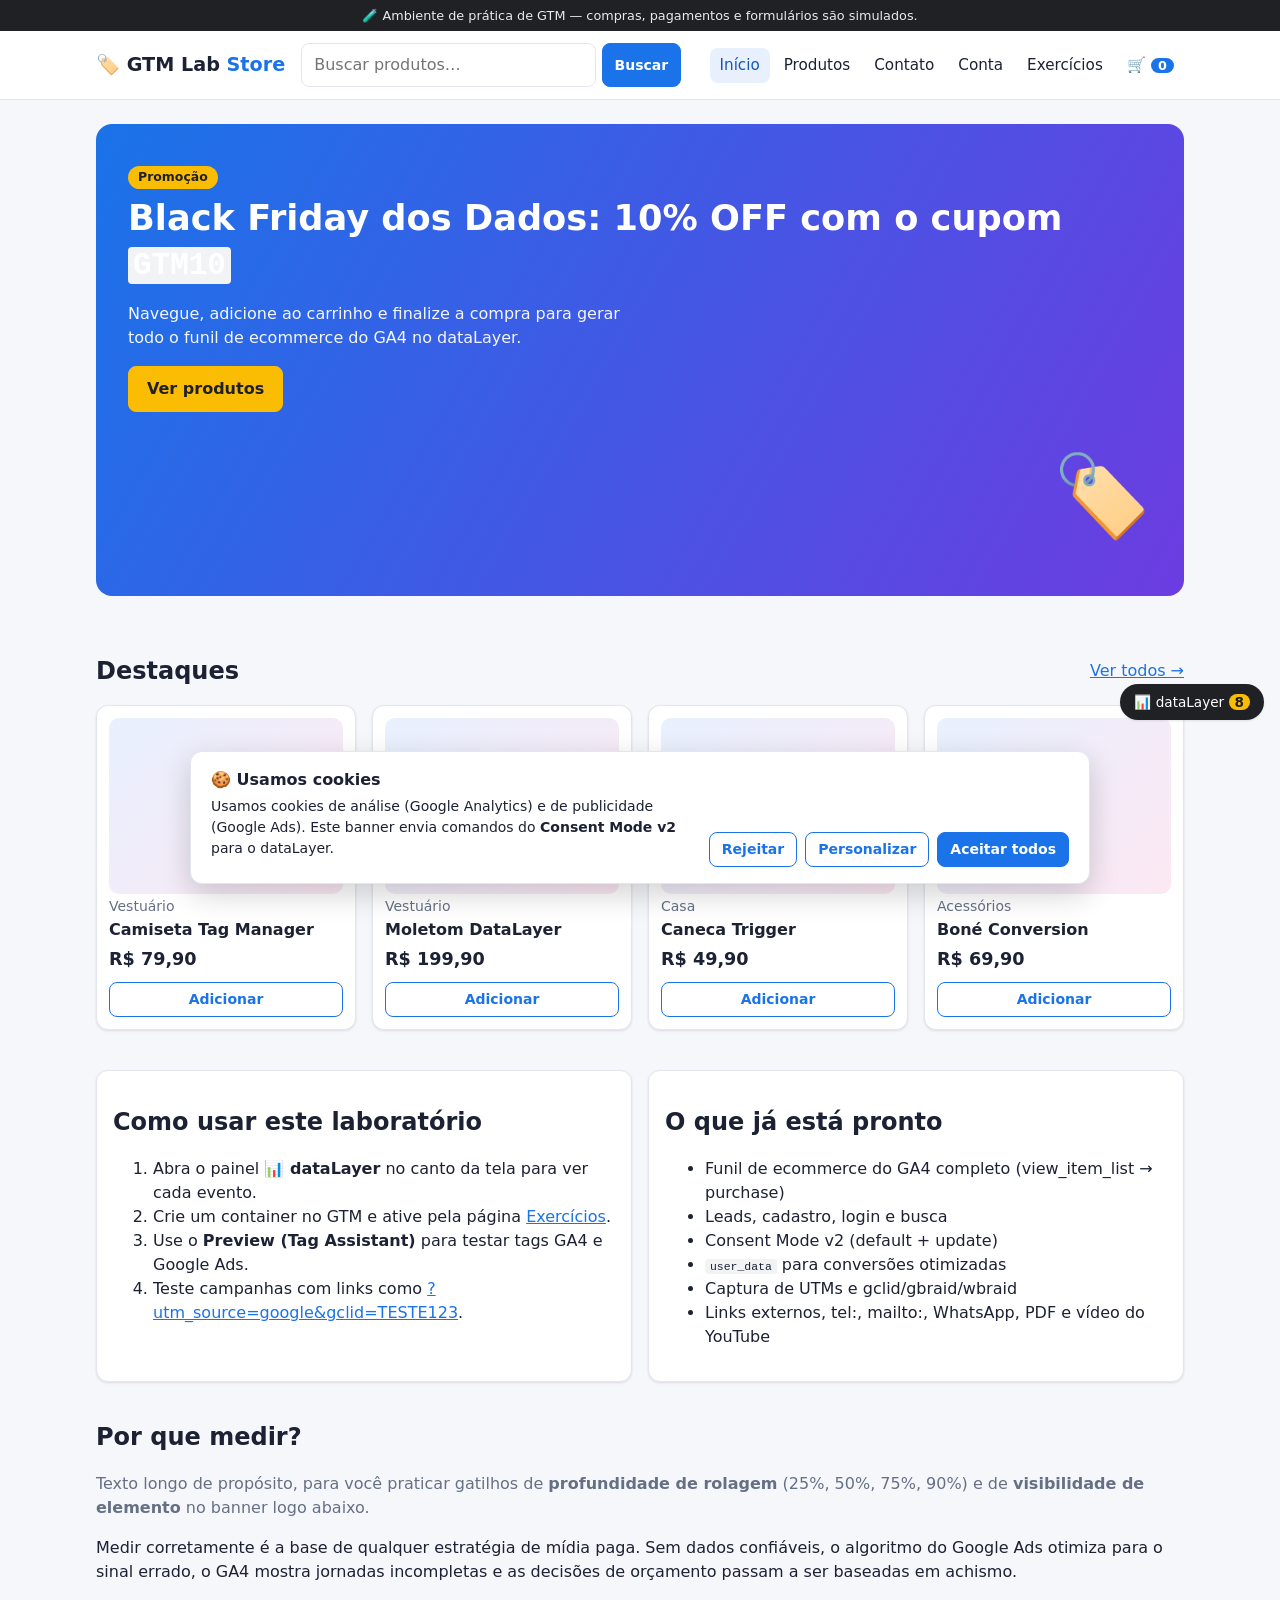
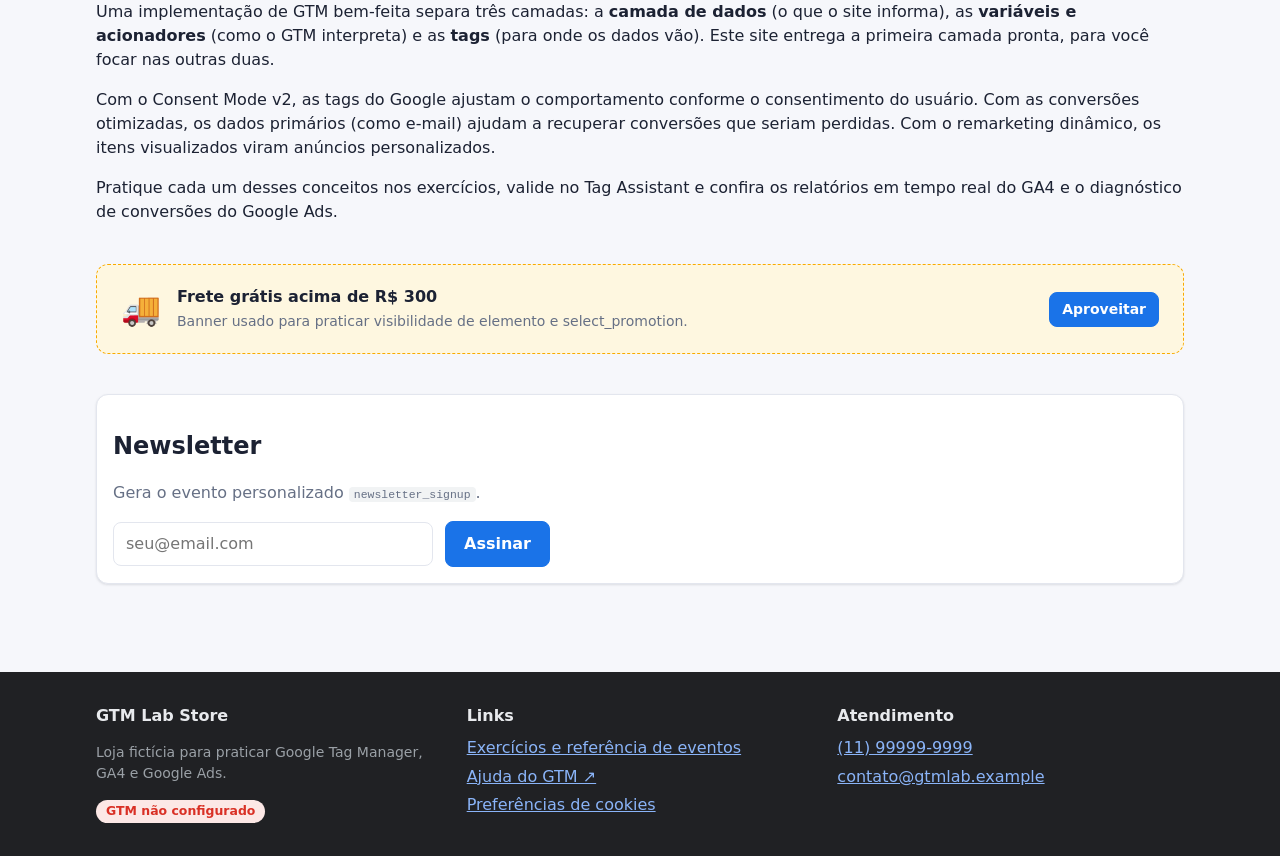
==== index.html @ 26dfab69 "feat: cria projeto modelo para praticar gtm" ====
<!doctype html>
<html lang="pt-BR">
<head>
  <meta charset="utf-8">
  <meta name="viewport" content="width=device-width, initial-scale=1">
  <title>GTM Lab Store | Loja para praticar Google Tag Manager</title>
  <meta name="description" content="Loja fictícia para praticar Google Tag Manager com GA4 e Google Ads.">
  <link rel="stylesheet" href="assets/css/style.css">
  <script>window.PAGE_TYPE = 'home';</script>
  <script src="assets/js/config.js"></script>
  <script src="assets/js/tracking-init.js"></script>
</head>
<body>
  <div id="site-header"></div>

  <main class="container">
    <section class="hero promo-banner" data-promotion-id="PROMO-HERO" data-promotion-name="Black Friday dos Dados" data-creative-name="hero_gradiente" data-creative-slot="home_hero">
      <div>
        <span class="badge btn-accent">Promoção</span>
        <h1>Black Friday dos Dados: 10% OFF com o cupom <code>GTM10</code></h1>
        <p>Navegue, adicione ao carrinho e finalize a compra para gerar todo o funil de ecommerce do GA4 no dataLayer.</p>
        <a href="produtos.html" class="btn btn-accent promo-cta" data-gtm="hero-cta">Ver produtos</a>
      </div>
      <div class="hero-emoji" aria-hidden="true">🏷️</div>
    </section>

    <section class="section">
      <div class="row"><h2>Destaques</h2><span class="spacer"></span><a href="produtos.html" data-gtm="ver-todos">Ver todos →</a></div>
      <div class="grid products" id="featured"></div>
    </section>

    <section class="section grid grid-2">
      <div class="card">
        <h2>Como usar este laboratório</h2>
        <ol>
          <li>Abra o painel <b>📊 dataLayer</b> no canto da tela para ver cada evento.</li>
          <li>Crie um container no GTM e ative pela página <a href="exercicios.html">Exercícios</a>.</li>
          <li>Use o <b>Preview (Tag Assistant)</b> para testar tags GA4 e Google Ads.</li>
          <li>Teste campanhas com links como <a href="index.html?utm_source=google&utm_medium=cpc&utm_campaign=teste&gclid=TESTE123">?utm_source=google&amp;gclid=TESTE123</a>.</li>
        </ol>
      </div>
      <div class="card">
        <h2>O que já está pronto</h2>
        <ul>
          <li>Funil de ecommerce do GA4 completo (view_item_list → purchase)</li>
          <li>Leads, cadastro, login e busca</li>
          <li>Consent Mode v2 (default + update)</li>
          <li><code>user_data</code> para conversões otimizadas</li>
          <li>Captura de UTMs e gclid/gbraid/wbraid</li>
          <li>Links externos, tel:, mailto:, WhatsApp, PDF e vídeo do YouTube</li>
        </ul>
      </div>
    </section>

    <section class="section">
      <h2>Por que medir?</h2>
      <p class="muted">Texto longo de propósito, para você praticar gatilhos de <b>profundidade de rolagem</b> (25%, 50%, 75%, 90%) e de <b>visibilidade de elemento</b> no banner logo abaixo.</p>
      <p>Medir corretamente é a base de qualquer estratégia de mídia paga. Sem dados confiáveis, o algoritmo do Google Ads otimiza para o sinal errado, o GA4 mostra jornadas incompletas e as decisões de orçamento passam a ser baseadas em achismo.</p>
      <p>Uma implementação de GTM bem-feita separa três camadas: a <b>camada de dados</b> (o que o site informa), as <b>variáveis e acionadores</b> (como o GTM interpreta) e as <b>tags</b> (para onde os dados vão). Este site entrega a primeira camada pronta, para você focar nas outras duas.</p>
      <p>Com o Consent Mode v2, as tags do Google ajustam o comportamento conforme o consentimento do usuário. Com as conversões otimizadas, os dados primários (como e-mail) ajudam a recuperar conversões que seriam perdidas. Com o remarketing dinâmico, os itens visualizados viram anúncios personalizados.</p>
      <p>Pratique cada um desses conceitos nos exercícios, valide no Tag Assistant e confira os relatórios em tempo real do GA4 e o diagnóstico de conversões do Google Ads.</p>
    </section>

    <section class="section promo promo-banner" id="promo-rodape" data-promotion-id="PROMO-FRETE" data-promotion-name="Frete grátis acima de R$ 300" data-creative-name="faixa_amarela" data-creative-slot="home_rodape">
      <span style="font-size:2rem" aria-hidden="true">🚚</span>
      <div><strong>Frete grátis acima de R$ 300</strong><br><span class="small muted">Banner usado para praticar visibilidade de elemento e select_promotion.</span></div>
      <span class="spacer"></span>
      <a href="produtos.html" class="btn btn-sm promo-cta" data-gtm="promo-frete-cta">Aproveitar</a>
    </section>

    <section class="section card" id="newsletter">
      <h2>Newsletter</h2>
      <p class="muted">Gera o evento personalizado <code>newsletter_signup</code>.</p>
      <form class="row" id="newsletter-form">
        <input type="email" name="email" placeholder="seu@email.com" required style="max-width:320px">
        <button class="btn" type="submit" data-gtm="newsletter-submit">Assinar</button>
      </form>
    </section>
  </main>

  <div id="site-footer"></div>
  <script src="assets/js/products.js"></script>
  <script src="assets/js/app.js"></script>
  <script src="assets/js/pages/home.js"></script>
</body>
</html>
---- assets/css/style.css ----
:root {
  --bg: #f6f7fb;
  --surface: #ffffff;
  --text: #1c2233;
  --muted: #667085;
  --border: #e3e6ee;
  --primary: #1a73e8;
  --primary-dark: #1557b0;
  --accent: #fbbc04;
  --ok: #188038;
  --danger: #d93025;
  --radius: 12px;
  --shadow: 0 1px 3px rgba(16, 24, 40, .08), 0 1px 2px rgba(16, 24, 40, .04);
}

* { box-sizing: border-box; }
html { scroll-behavior: smooth; }
body {
  margin: 0;
  font-family: system-ui, -apple-system, "Segoe UI", Roboto, sans-serif;
  background: var(--bg);
  color: var(--text);
  line-height: 1.5;
}
a { color: var(--primary); }
h1, h2, h3 { line-height: 1.25; }
h1 { font-size: clamp(1.6rem, 3vw, 2.2rem); margin: .2em 0 .4em; }
img, iframe { max-width: 100%; }
.container { width: 100%; max-width: 1120px; margin: 0 auto; padding: 0 16px; }
main.container { padding-top: 24px; padding-bottom: 48px; min-height: 60vh; }
.muted { color: var(--muted); }
.small { font-size: .875rem; }
.plain { list-style: none; padding: 0; margin: .5em 0; }
.plain li { margin: .3em 0; }
.grid { display: grid; gap: 16px; }
.grid-2 { grid-template-columns: repeat(auto-fit, minmax(300px, 1fr)); }
.products { grid-template-columns: repeat(auto-fill, minmax(220px, 1fr)); }
.section { margin: 40px 0; }
.row { display: flex; gap: 12px; align-items: center; flex-wrap: wrap; }
.spacer { flex: 1; }

/* Header */
.topbar { background: #202124; color: #e8eaed; font-size: .8rem; text-align: center; padding: 6px 16px; }
.site-header { background: var(--surface); border-bottom: 1px solid var(--border); position: sticky; top: 0; z-index: 20; }
.header-inner { display: flex; align-items: center; gap: 16px; padding-top: 12px; padding-bottom: 12px; flex-wrap: wrap; }
.logo { font-weight: 800; font-size: 1.2rem; text-decoration: none; color: var(--text); white-space: nowrap; }
.logo span { color: var(--primary); }
.search { display: flex; gap: 6px; flex: 1; min-width: 200px; max-width: 380px; }
.search input { flex: 1; }
.nav { display: flex; gap: 4px; flex-wrap: wrap; margin-left: auto; }
.nav a { text-decoration: none; color: var(--text); padding: 6px 10px; border-radius: 8px; font-size: .95rem; }
.nav a:hover, .nav a.active { background: #e8f0fe; color: var(--primary-dark); }
.cart-link { font-weight: 600; }
#cart-count { background: var(--primary); color: #fff; border-radius: 99px; padding: 0 7px; font-size: .8rem; }

/* Footer */
.site-footer { background: #202124; color: #e8eaed; padding: 32px 0; }
.site-footer a { color: #8ab4f8; }
.site-footer .muted { color: #9aa0a6; }
.footer-inner { display: grid; gap: 24px; grid-template-columns: repeat(auto-fit, minmax(220px, 1fr)); }

/* Componentes */
.card { background: var(--surface); border: 1px solid var(--border); border-radius: var(--radius); box-shadow: var(--shadow); padding: 16px; }
.btn {
  display: inline-flex; align-items: center; justify-content: center; gap: 6px;
  background: var(--primary); color: #fff; border: 1px solid var(--primary);
  border-radius: 8px; padding: 10px 18px; font: inherit; font-weight: 600;
  cursor: pointer; text-decoration: none;
}
.btn:hover { background: var(--primary-dark); border-color: var(--primary-dark); }
.btn-sm { padding: 6px 12px; font-size: .875rem; }
.btn-outline { background: transparent; color: var(--primary); }
.btn-outline:hover { background: #e8f0fe; color: var(--primary-dark); }
.btn-accent { background: var(--accent); border-color: var(--accent); color: #202124; }
.btn-accent:hover { background: #f9ab00; border-color: #f9ab00; }
.btn-danger { background: transparent; color: var(--danger); border-color: transparent; }
.btn-danger:hover { background: #fce8e6; border-color: transparent; }
.btn[disabled] { opacity: .5; cursor: not-allowed; }
.badge { display: inline-block; padding: 2px 10px; border-radius: 99px; font-size: .78rem; font-weight: 600; }
.badge-ok { background: #e6f4ea; color: var(--ok); }
.badge-off { background: #fce8e6; color: var(--danger); }
.badge-info { background: #e8f0fe; color: var(--primary-dark); }

input, select, textarea {
  font: inherit; padding: 9px 12px; border: 1px solid var(--border); border-radius: 8px;
  background: #fff; color: var(--text); width: 100%;
}
input[type=checkbox], input[type=radio] { width: auto; }
input:focus, select:focus, textarea:focus { outline: 2px solid #aecbfa; border-color: var(--primary); }
label { display: block; font-weight: 500; font-size: .92rem; }
.form { display: grid; gap: 14px; }
.form-row { display: grid; gap: 12px; grid-template-columns: repeat(auto-fit, minmax(180px, 1fr)); }
.form label > input, .form label > select, .form label > textarea { margin-top: 4px; }
.choice { display: flex; gap: 10px; align-items: center; padding: 10px 12px; border: 1px solid var(--border); border-radius: 8px; cursor: pointer; font-weight: 400; }
.choice:has(input:checked) { border-color: var(--primary); background: #e8f0fe; }
.alert { padding: 12px 16px; border-radius: 8px; background: #e6f4ea; color: #0d652d; border: 1px solid #ceead6; }
.alert-info { background: #e8f0fe; color: var(--primary-dark); border-color: #d2e3fc; }
.alert-warn { background: #fef7e0; color: #7a5800; border-color: #feefc3; }

/* Hero / promo */
.hero {
  border-radius: 16px; padding: 40px 32px; color: #fff; display: flex; gap: 24px; align-items: center; flex-wrap: wrap;
  background: linear-gradient(120deg, #1a73e8, #6c3ce1);
}
.hero h1 { color: #fff; }
.hero p { max-width: 520px; opacity: .95; }
.hero-emoji { font-size: 5rem; margin-left: auto; }
.promo {
  display: flex; align-items: center; gap: 16px; padding: 20px 24px; border-radius: var(--radius);
  background: #fef7e0; border: 1px dashed #f9ab00; flex-wrap: wrap;
}

/* Produtos */
.product-card { display: flex; flex-direction: column; gap: 10px; padding: 12px; }
.card-link { text-decoration: none; color: inherit; }
.product-thumb {
  aspect-ratio: 4/3; border-radius: 10px; display: grid; place-items: center; font-size: 4rem;
  background: linear-gradient(135deg, #e8f0fe, #fce8f3);
}
.product-info h3 { margin: 2px 0 6px; font-size: 1rem; }
.price { color: var(--text); font-size: 1.1rem; }
.product-detail { display: grid; gap: 32px; grid-template-columns: repeat(auto-fit, minmax(300px, 1fr)); align-items: start; }
.product-detail .product-thumb { font-size: 9rem; }
.qty { display: inline-flex; align-items: center; border: 1px solid var(--border); border-radius: 8px; overflow: hidden; }
.qty button { border: 0; background: #f1f3f4; padding: 6px 12px; cursor: pointer; font: inherit; }
.qty input { width: 52px; border: 0; text-align: center; border-radius: 0; padding: 6px; }
.chips { display: flex; gap: 8px; flex-wrap: wrap; }
.chip { border: 1px solid var(--border); background: #fff; border-radius: 99px; padding: 6px 14px; cursor: pointer; font: inherit; font-size: .9rem; }
.chip.active { background: var(--primary); color: #fff; border-color: var(--primary); }

/* Carrinho / checkout */
.cart-line { display: grid; grid-template-columns: 64px 1fr auto auto; gap: 12px; align-items: center; padding: 12px 0; border-bottom: 1px solid var(--border); }
.cart-line .product-thumb { font-size: 2rem; aspect-ratio: 1; }
.summary { position: sticky; top: 90px; }
.summary-row { display: flex; justify-content: space-between; margin: 6px 0; }
.summary-total { font-size: 1.2rem; font-weight: 700; border-top: 1px solid var(--border); padding-top: 10px; margin-top: 10px; }
.layout-cart { display: grid; gap: 24px; grid-template-columns: minmax(0, 2fr) minmax(260px, 1fr); align-items: start; }
.steps { display: flex; gap: 8px; margin-bottom: 16px; flex-wrap: wrap; }
.step { padding: 4px 12px; border-radius: 99px; background: #f1f3f4; font-size: .85rem; color: var(--muted); }
.step.active { background: var(--primary); color: #fff; }
.step.done { background: #e6f4ea; color: var(--ok); }

/* FAQ / tabelas */
details.faq { background: var(--surface); border: 1px solid var(--border); border-radius: 8px; padding: 12px 16px; margin: 8px 0; }
details.faq summary { cursor: pointer; font-weight: 600; }
.table-wrap { overflow-x: auto; }
table { width: 100%; border-collapse: collapse; font-size: .9rem; background: var(--surface); }
th, td { text-align: left; padding: 8px 10px; border-bottom: 1px solid var(--border); vertical-align: top; }
th { background: #f1f3f4; }
code { background: #f1f3f4; padding: 1px 5px; border-radius: 4px; font-size: .88em; }
pre { white-space: pre-wrap; word-break: break-word; }

/* Exercícios */
.exercise { display: flex; gap: 12px; align-items: flex-start; padding: 12px 0; border-bottom: 1px solid var(--border); }
.exercise input { margin-top: 5px; }
.exercise.done h4 { text-decoration: line-through; color: var(--muted); }
.exercise h4 { margin: 0 0 4px; }
.exercise p { margin: 0; }
.progress { height: 8px; background: #e3e6ee; border-radius: 99px; overflow: hidden; }
.progress > div { height: 100%; background: var(--ok); transition: width .3s; }

/* Toast */
.toast {
  position: fixed; left: 50%; bottom: 24px; transform: translate(-50%, 20px); opacity: 0;
  background: #202124; color: #fff; padding: 10px 18px; border-radius: 8px; z-index: 60;
  transition: all .25s; max-width: calc(100% - 32px);
}
.toast.show { opacity: 1; transform: translate(-50%, 0); }

/* Consentimento */
.consent-banner { position: fixed; left: 16px; right: 16px; bottom: 16px; z-index: 50; }
.consent-inner {
  max-width: 900px; margin: 0 auto; background: var(--surface); border: 1px solid var(--border);
  border-radius: var(--radius); box-shadow: 0 10px 30px rgba(0, 0, 0, .18); padding: 16px 20px;
  display: flex; gap: 16px; align-items: flex-end; flex-wrap: wrap;
}
.consent-inner > div:first-child { flex: 1; min-width: 240px; }
.consent-inner p { margin: 4px 0 8px; }
.consent-details label { font-weight: 400; font-size: .9rem; margin: 4px 0; }
.consent-actions { display: flex; gap: 8px; flex-wrap: wrap; }

/* Painel dataLayer */
.dl-debug { position: fixed; right: 16px; bottom: 16px; z-index: 40; display: flex; flex-direction: column; align-items: flex-end; gap: 8px; }
.dl-toggle { background: #202124; color: #fff; border: 0; border-radius: 99px; padding: 8px 14px; cursor: pointer; font: inherit; font-size: .85rem; box-shadow: var(--shadow); }
.dl-count { background: var(--accent); color: #202124; border-radius: 99px; padding: 0 6px; font-weight: 700; }
.dl-panel { display: none; width: min(420px, calc(100vw - 32px)); max-height: 60vh; overflow: auto; background: #1e1e1e; color: #d4d4d4; border-radius: 10px; font-size: .8rem; box-shadow: 0 10px 30px rgba(0, 0, 0, .3); }
.dl-debug.open .dl-panel { display: block; }
.dl-debug { order: 0; }
.dl-panel { order: -1; }
.dl-head { position: sticky; top: 0; background: #2d2d2d; padding: 8px 12px; display: flex; gap: 10px; align-items: center; flex-wrap: wrap; }
.dl-head label { margin-left: auto; font-weight: 400; color: #ccc; }
.dl-head .muted { color: #999; }
.dl-list { list-style: none; margin: 0; padding: 0; }
.dl-list li { border-bottom: 1px solid #333; }
.dl-list summary { padding: 6px 12px; cursor: pointer; font-family: ui-monospace, Menlo, monospace; color: #9cdcfe; }
.dl-list pre { margin: 0; padding: 8px 12px; background: #161616; color: #ce9178; font-size: .75rem; }
.dl-idx { color: #888; }
.hide-gtm .is-gtm { display: none; }
body:has(.consent-banner) .dl-debug { bottom: 180px; }

@media (max-width: 760px) {
  .layout-cart { grid-template-columns: 1fr; }
  .summary { position: static; }
  .hero { padding: 28px 20px; }
  .hero-emoji { display: none; }
  .nav { margin-left: 0; }
  .cart-line { grid-template-columns: 48px 1fr; }
  .site-header { position: static; }
}
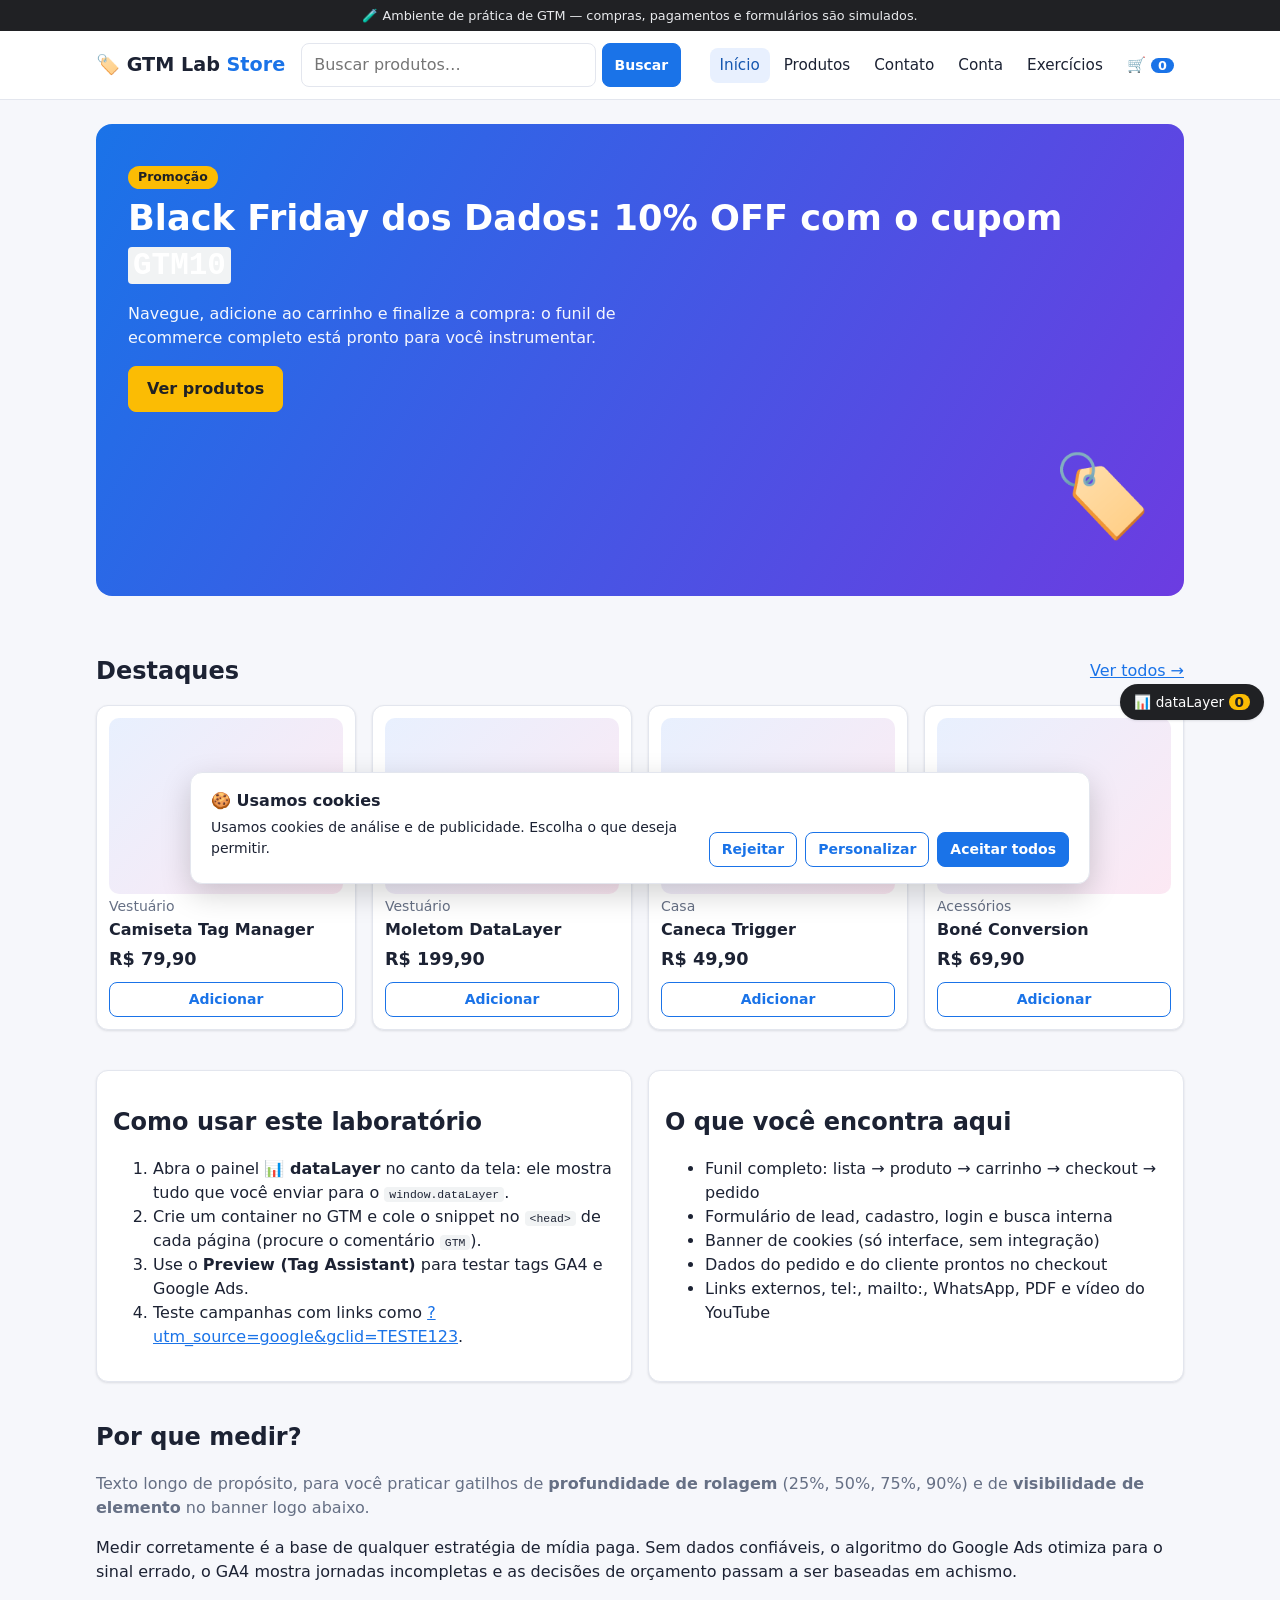
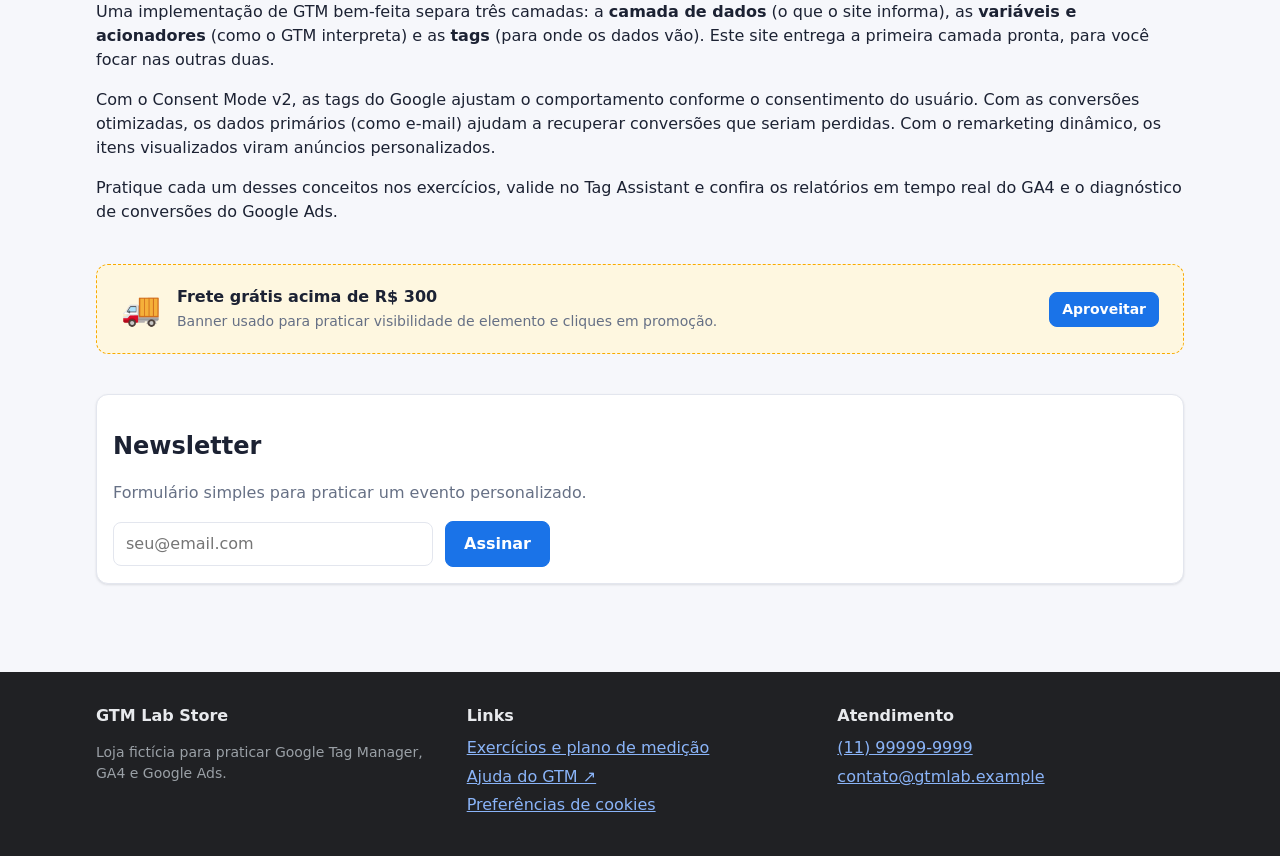
==== commit cb47aff8: "fix: limpa projeto" ====
--- a/index.html
+++ b/index.html
@@ -7,10 +7,10 @@
   <meta name="description" content="Loja fictícia para praticar Google Tag Manager com GA4 e Google Ads.">
   <link rel="stylesheet" href="assets/css/style.css">
   <script>window.PAGE_TYPE = 'home';</script>
-  <script src="assets/js/config.js"></script>
-  <script src="assets/js/tracking-init.js"></script>
+  <!-- GTM: cole aqui o snippet do <head> -->
 </head>
 <body>
+  <!-- GTM: cole aqui o <noscript> do <body> -->
   <div id="site-header"></div>
 
   <main class="container">
@@ -18,7 +18,7 @@
       <div>
         <span class="badge btn-accent">Promoção</span>
         <h1>Black Friday dos Dados: 10% OFF com o cupom <code>GTM10</code></h1>
-        <p>Navegue, adicione ao carrinho e finalize a compra para gerar todo o funil de ecommerce do GA4 no dataLayer.</p>
+        <p>Navegue, adicione ao carrinho e finalize a compra: o funil de ecommerce completo está pronto para você instrumentar.</p>
         <a href="produtos.html" class="btn btn-accent promo-cta" data-gtm="hero-cta">Ver produtos</a>
       </div>
       <div class="hero-emoji" aria-hidden="true">🏷️</div>
@@ -33,20 +33,19 @@
       <div class="card">
         <h2>Como usar este laboratório</h2>
         <ol>
-          <li>Abra o painel <b>📊 dataLayer</b> no canto da tela para ver cada evento.</li>
-          <li>Crie um container no GTM e ative pela página <a href="exercicios.html">Exercícios</a>.</li>
+          <li>Abra o painel <b>📊 dataLayer</b> no canto da tela: ele mostra tudo que você enviar para o <code>window.dataLayer</code>.</li>
+          <li>Crie um container no GTM e cole o snippet no <code>&lt;head&gt;</code> de cada página (procure o comentário <code>GTM</code>).</li>
           <li>Use o <b>Preview (Tag Assistant)</b> para testar tags GA4 e Google Ads.</li>
           <li>Teste campanhas com links como <a href="index.html?utm_source=google&utm_medium=cpc&utm_campaign=teste&gclid=TESTE123">?utm_source=google&amp;gclid=TESTE123</a>.</li>
         </ol>
       </div>
       <div class="card">
-        <h2>O que já está pronto</h2>
+        <h2>O que você encontra aqui</h2>
         <ul>
-          <li>Funil de ecommerce do GA4 completo (view_item_list → purchase)</li>
-          <li>Leads, cadastro, login e busca</li>
-          <li>Consent Mode v2 (default + update)</li>
-          <li><code>user_data</code> para conversões otimizadas</li>
-          <li>Captura de UTMs e gclid/gbraid/wbraid</li>
+          <li>Funil completo: lista → produto → carrinho → checkout → pedido</li>
+          <li>Formulário de lead, cadastro, login e busca interna</li>
+          <li>Banner de cookies (só interface, sem integração)</li>
+          <li>Dados do pedido e do cliente prontos no checkout</li>
           <li>Links externos, tel:, mailto:, WhatsApp, PDF e vídeo do YouTube</li>
         </ul>
       </div>
@@ -63,14 +62,14 @@
 
     <section class="section promo promo-banner" id="promo-rodape" data-promotion-id="PROMO-FRETE" data-promotion-name="Frete grátis acima de R$ 300" data-creative-name="faixa_amarela" data-creative-slot="home_rodape">
       <span style="font-size:2rem" aria-hidden="true">🚚</span>
-      <div><strong>Frete grátis acima de R$ 300</strong><br><span class="small muted">Banner usado para praticar visibilidade de elemento e select_promotion.</span></div>
+      <div><strong>Frete grátis acima de R$ 300</strong><br><span class="small muted">Banner usado para praticar visibilidade de elemento e cliques em promoção.</span></div>
       <span class="spacer"></span>
       <a href="produtos.html" class="btn btn-sm promo-cta" data-gtm="promo-frete-cta">Aproveitar</a>
     </section>
 
     <section class="section card" id="newsletter">
       <h2>Newsletter</h2>
-      <p class="muted">Gera o evento personalizado <code>newsletter_signup</code>.</p>
+      <p class="muted">Formulário simples para praticar um evento personalizado.</p>
       <form class="row" id="newsletter-form">
         <input type="email" name="email" placeholder="seu@email.com" required style="max-width:320px">
         <button class="btn" type="submit" data-gtm="newsletter-submit">Assinar</button>
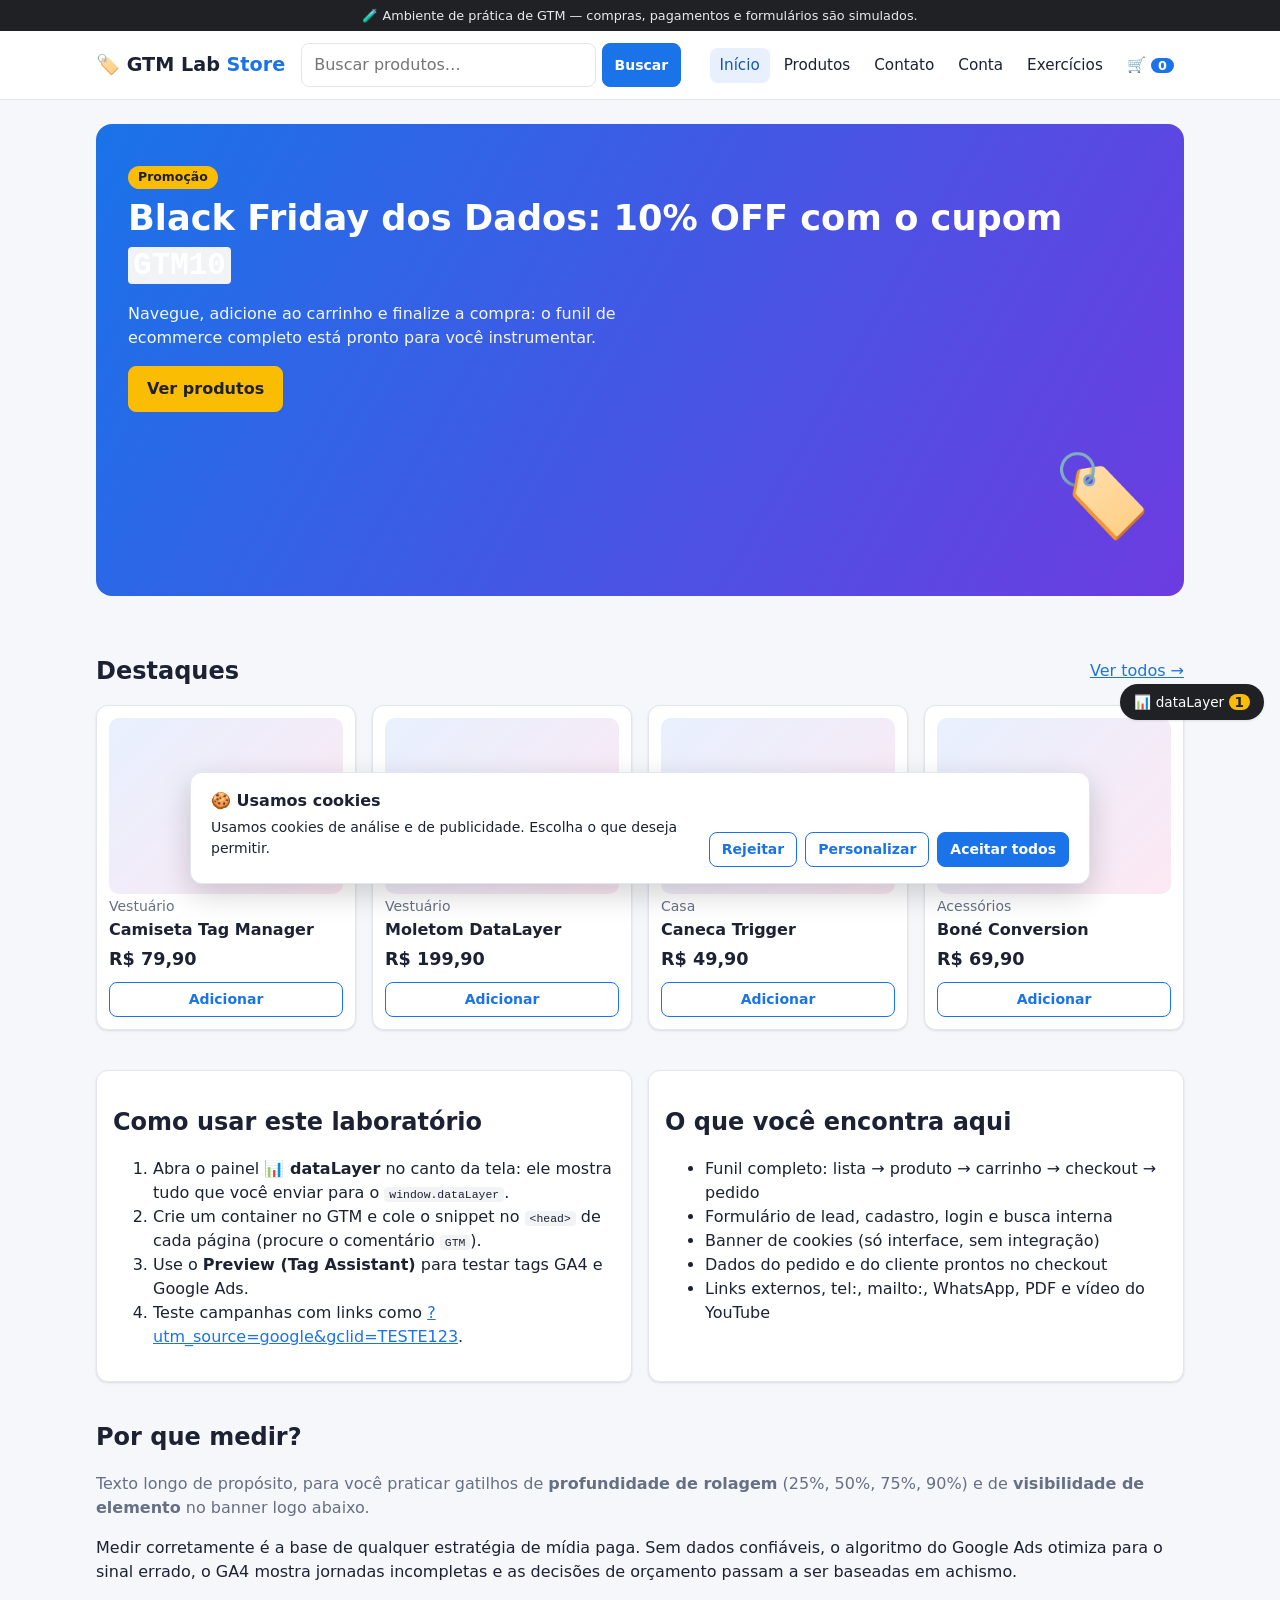
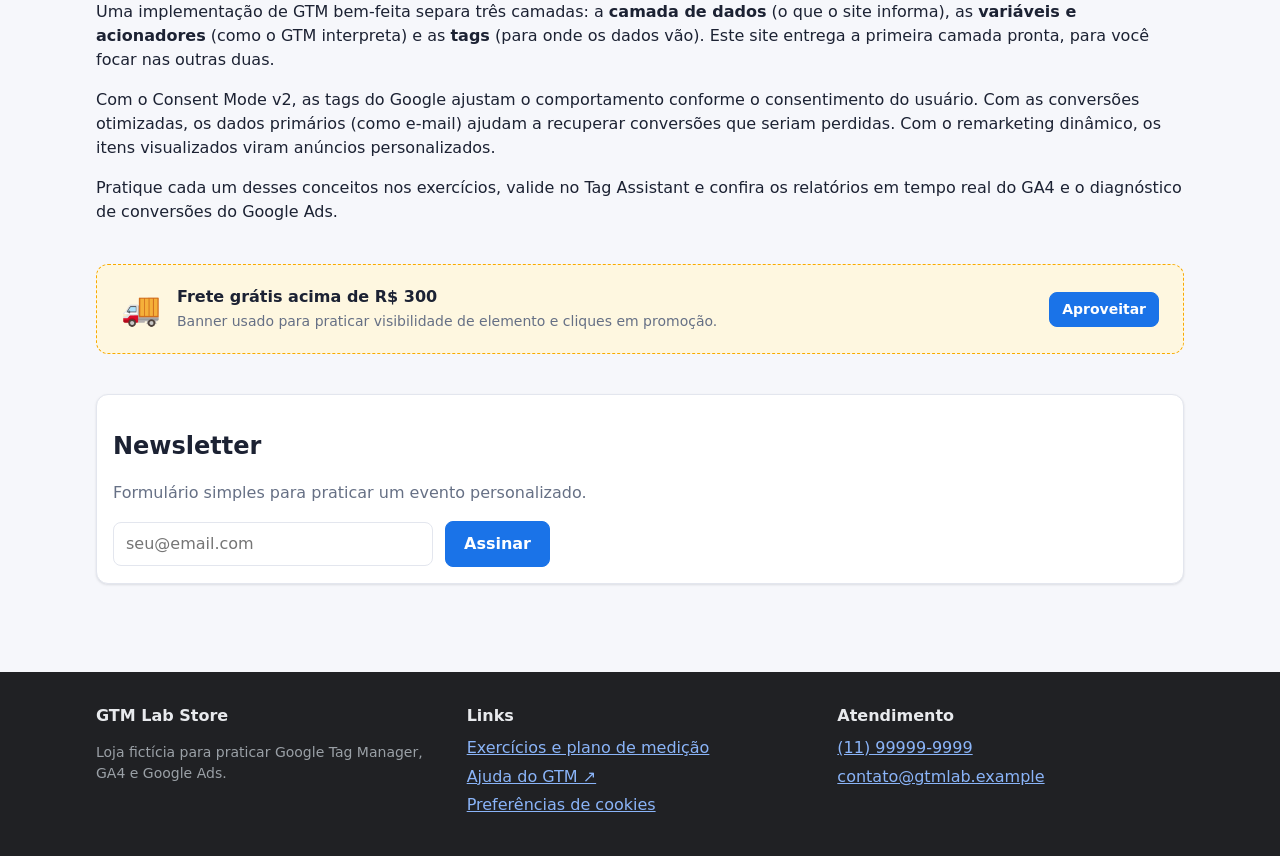
==== commit d8b2d851: "feat: adiciona config do container" ====
--- a/index.html
+++ b/index.html
@@ -8,6 +8,12 @@
   <link rel="stylesheet" href="assets/css/style.css">
   <script>window.PAGE_TYPE = 'home';</script>
   <!-- GTM: cole aqui o snippet do <head> -->
+  <script async src="https://www.googletagmanager.com/gtm.js?id=GTM-5FW4C8BF"></script>
+  <script>
+    window.dataLayer = window.dataLayer || [];
+    function gtag(){dataLayer.push(arguments);}
+    gtag('js', new Date());
+  </script>
 </head>
 <body>
   <!-- GTM: cole aqui o <noscript> do <body> -->
